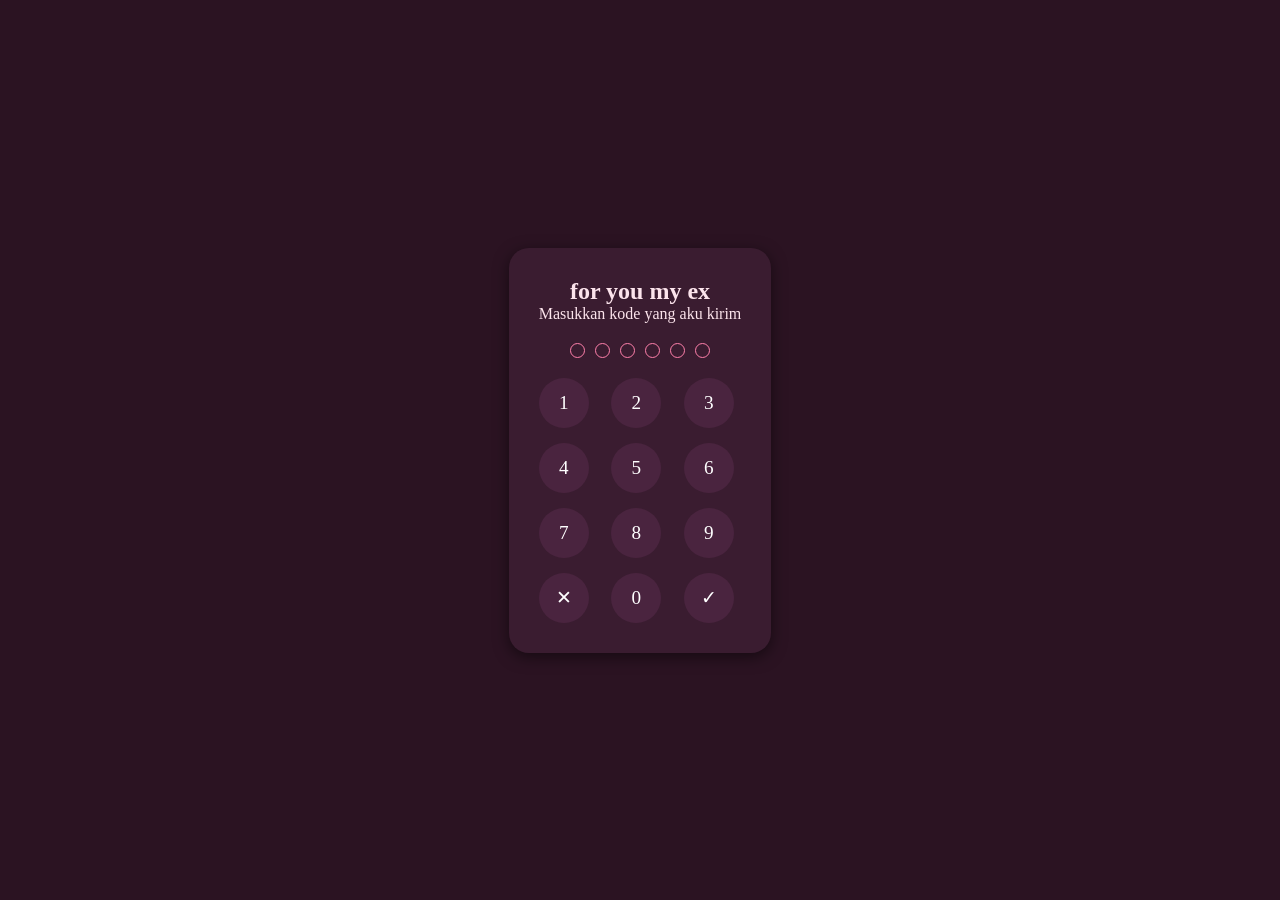
==== index.html @ f5d9fb3e "Add files via upload" ====
<!DOCTYPE html>
<html lang="id">

<head>
    <meta charset="UTF-8">
    <meta name="viewport" content="width=device-width, initial-scale=1.0">
    <title>Selamat Ulang Tahun, Nahda Calista Azalia</title>
    <link rel="stylesheet" href="NA.css">
</head>

<body>

    <div id="pin-overlay" class="overlay">
        <div class="pin-box">
            <h2>for you my ex</h2>
            <p>Masukkan kode yang aku kirim</p>
            <div class="pin-dots">
                <span class="dot"></span>
                <span class="dot"></span>
                <span class="dot"></span>
                <span class="dot"></span>
                <span class="dot"></span>
                <span class="dot"></span>
            </div>
            <div class="pin-keypad">
                <button onclick="pressPin('1')">1</button>
                <button onclick="pressPin('2')">2</button>
                <button onclick="pressPin('3')">3</button>
                <button onclick="pressPin('4')">4</button>
                <button onclick="pressPin('5')">5</button>
                <button onclick="pressPin('6')">6</button>
                <button onclick="pressPin('7')">7</button>
                <button onclick="pressPin('8')">8</button>
                <button onclick="pressPin('9')">9</button>
                <button onclick="clearPin()">✕</button>
                <button onclick="pressPin('0')">0</button>
                <button onclick="submitPin()">✓</button>
            </div>
        </div>
    </div>

    <div id="gift-overlay" class="overlay hidden">
        <div class="gift-box" onclick="openGift()">
            <p>Ketuk kotak hadiah untuk membukanya 🎁</p>
            <div class="gift-icon">🎁</div>
        </div>
    </div>

    <main id="main-content" class="hidden">

        <section class="hero-section">
            <span class="sub-title">YOUR SPECIAL DAY</span>
            <h1>Happy Birthday Florence</h1>
            <p class="date">OKTOBER 27 • THE MOST SPECIAL DAY</p>

            <div class="cake-container">
                <div class="cake" onclick="blowCandle()">
                    <div class="candle">
                        <div class="flame" id="flame"></div>
                    </div>
                </div>
            </div>
            <p class="instruction">Tap lilin untuk meniupnya! 🎂</p>

            <div class="message-card">
                <h3>Happy Birthday! Florence yang paling istimewa 🌸</h3>
                <p>— I MISS YOU NOW —</p>
            </div>
        </section>

        <section class="letter-section">
            <span class="section-label">— A LETTER FOR YOU —</span>
            <div class="letter-card">
                <span class="date">27 OKTOBER</span>
                <h2>HI, my ex 🌸</h2>
                <p>Di hari yang paling istimewa ini, aku ingin kamu tahu bahwa aku selalu merindukan mu,
                    walaupun aku yang memutuskan untuk pergi, tetapi percayalah orang yang meninggakanmu
                    jauh lebih menyesal....
                </p>
                <p>

                </p>
                </p>
                <p>Terima kasih sudah duduk sejenak di hatiku .</p>
                <p class="signature">YOU KHOW?? I MIS YOU,<br></p>
            </div>
        </section>

        <section class="bouquet-section">
            <span class="section-label">— MY FIRST GIFT —</span>
            <h2>Digital Bouquet</h2>
            <p>Setiap bunga menyimpan pesan kecil untukmu</p>
            <div class="flower-pot">
                <span class="flower"
                    onclick="showFlowerMsg('Tulip: Kamu secantik bunga tulip di musim semi.')">🌷</span>
                <span class="flower" onclick="showFlowerMsg('Mawar: Setiap kelopak menyimpan rasa cintaku.')">🌹</span>
                <span class="flower"
                    onclick="showFlowerMsg('Matahari: Kamu selalu mencerahkan hariku, walau pun dengan jarak jauh.')">🌻</span>
                <span class="flower" onclick="showFlowerMsg('Anggrek: Tumbuh perlahan namun indah.')">🌺</span>
                <span class="flower" onclick="showFlowerMsg('Kembang Sepatu: Selalu cerah dan memikat.')">🌸</span>
            </div>
            <p id="flower-message" class="flower-message-box">Klik salah satu bunga di atas...</p>
        </section>

        <section class="gallery-section">
            <h2>foto mu </h2>
            <div class="polaroid-grid">
                <div class="polaroid-card">
                    <img src="foto1.jpeg" alt="Foto 1">
                    <p> </p>
                </div>
                <div class="polaroid-card">
                    <img src="foto2.jpeg" alt="Foto 2">
                    <p> </p>
                </div>
                <div class="polaroid-card">
                    <img src="foto3.jpeg" alt="Foto 3">
                    <p> </p>
                </div>
                <div class="polaroid-card">
                    <img src="foto4.jpeg" alt="Foto 4">
                    <p> </p>
                </div>
            </div>
        </section>

        <section class="playlist-section">
            <h2>Our Playlist</h2>
            <p>Pilih lagu yang ingin kamu dengarkan di bawah ini</p>
            <div class="music-player">
                <p id="now-playing">NOW PLAYING: Monokrom - Tulus</p>
                <audio id="audio-player" controls src="Vs.mpeg"></audio>
            </div>
            <ul class="song-list">
                <li onclick="playSong('Super Powers - Daniel Caesar', 'super.mp3')">1. Super Powers - Daniel Caesar</li>
                <li onclick="playSong('Monokrom - Tulus', 'Vs.mpeg')">2. Monokrom - Tulus</li>
                <li onclick="playSong('AH - Nadin Amizah', 'judul.mp3')">3. Selamat ulang tahun - jamrud</li>
            </ul>
        </section>

        <section class="jar-section">
            <span class="section-label">— FROM MY HEART TO YOURS —</span>
            <h2>Reasons I'm Grateful To Know You</h2>
            <p>Kocok toples dan ambil sebuah catatan 🫙</p>
            <button class="btn-shake" onclick="shakeJar()">Kocok toplesnya</button>
            <div id="jar-note" class="jar-note-box">
                <p id="note-text">Klik tombol di atas untuk mengambil catatan...</p>
            </div>
        </section>

        <footer class="footer-section">
            <span class="section-label">— WITH ALL MY HEART —</span>
            <h2>Thank You, for everything.</h2>
            <p>Selamat ulang tahun, Semoga tahun ini membawa lebih banyak tawa, lebih banyak cerita,
                dan lebih banyak alasan untuk bersyukur.</p>
            <p>

            </p>
            <p>

            </p>
        </footer>

    </main>

    <script src="script.js"></script>
</body>

</html>
---- NA.css ----
* {
    margin: 0;
    padding: 0;
    box-sizing: border-box;
    font-family: 'Georgia', serif;
}

body {
    background-color: #2b1322;
    color: #fce4ec;
    text-align: center;
}

.hidden {
    display: none !important;
}

.overlay {
    position: fixed;
    top: 0;
    left: 0;
    width: 100vw;
    height: 100vh;
    background: #2b1322;
    display: flex;
    justify-content: center;
    align-items: center;
    z-index: 999;
}

/* PIN Box */
.pin-box {
    background: #3a1c30;
    padding: 30px;
    border-radius: 20px;
    box-shadow: 0 4px 15px rgba(0,0,0,0.5);
}

.pin-dots {
    display: flex;
    justify-content: center;
    gap: 10px;
    margin: 20px 0;
}

.dot {
    width: 15px;
    height: 15px;
    border: 1px solid #ff80ab;
    border-radius: 50%;
}

.dot.filled {
    background-color: #ff80ab;
}

.pin-keypad {
    display: grid;
    grid-template-columns: repeat(3, 1fr);
    gap: 15px;
}

.pin-keypad button {
    width: 50px;
    height: 50px;
    border-radius: 50%;
    border: none;
    background: #4a243f;
    color: #fff;
    font-size: 1.2rem;
    cursor: pointer;
}

/* Gift Box */
.gift-box {
    cursor: pointer;
}

.gift-icon {
    font-size: 80px;
    margin-top: 20px;
    animation: bounce 1s infinite alternate;
}

@keyframes bounce {
    from { transform: translateY(0); }
    to { transform: translateY(-15px); }
}

/* Content Sections */
section {
    padding: 50px 20px;
    max-width: 600px;
    margin: auto;
}

.section-label {
    font-size: 0.8rem;
    letter-spacing: 2px;
    color: #ff80ab;
}

/* Cake */
.cake-container {
    margin: 30px 0;
}

.flame {
    width: 15px;
    height: 25px;
    background: orange;
    border-radius: 50%;
    margin: 0 auto;
    box-shadow: 0 0 10px gold;
}

.flame.off {
    display: none;
}

/* Polaroid Grid */
.polaroid-grid {
    display: grid;
    grid-template-columns: repeat(auto-fit, minmax(140px, 1fr));
    gap: 15px;
    margin-top: 20px;
}

.polaroid-card {
    background: #fff;
    color: #333;
    padding: 10px;
    border-radius: 5px;
    font-size: 0.8rem;
}

.polaroid-card img {
    width: 100%;
    height: 150px;
    object-fit: cover;
    border-radius: 3px;
}

/* Playlist & Notes */
.song-list {
    list-style: none;
    margin-top: 15px;
    text-align: left;
}

.song-list li {
    padding: 10px;
    background: #3a1c30;
    margin-bottom: 5px;
    border-radius: 8px;
    cursor: pointer;
}

.btn-shake {
    padding: 10px 20px;
    background: #ff80ab;
    border: none;
    color: #2b1322;
    border-radius: 20px;
    font-weight: bold;
    cursor: pointer;
    margin-top: 15px;
}

.jar-note-box {
    margin-top: 20px;
    padding: 15px;
    background: #3a1c30;
    border-radius: 10px;
}
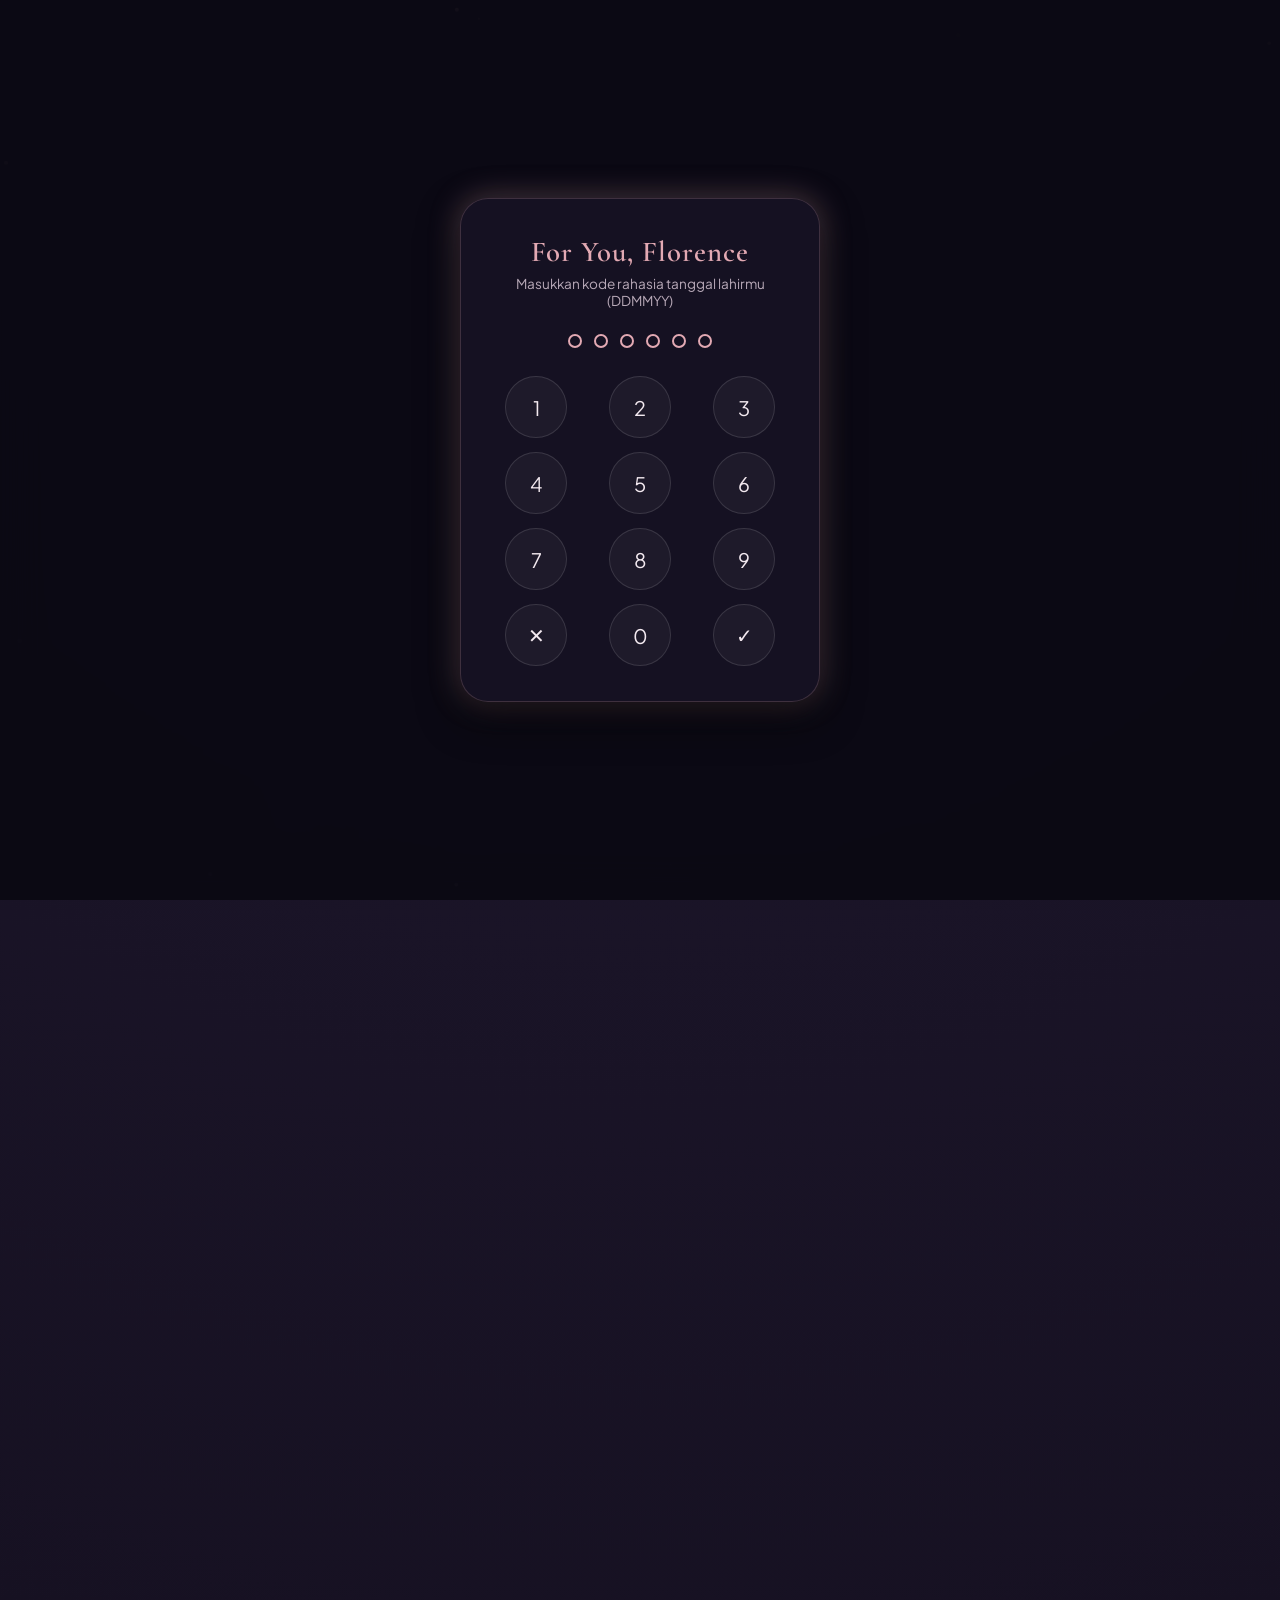
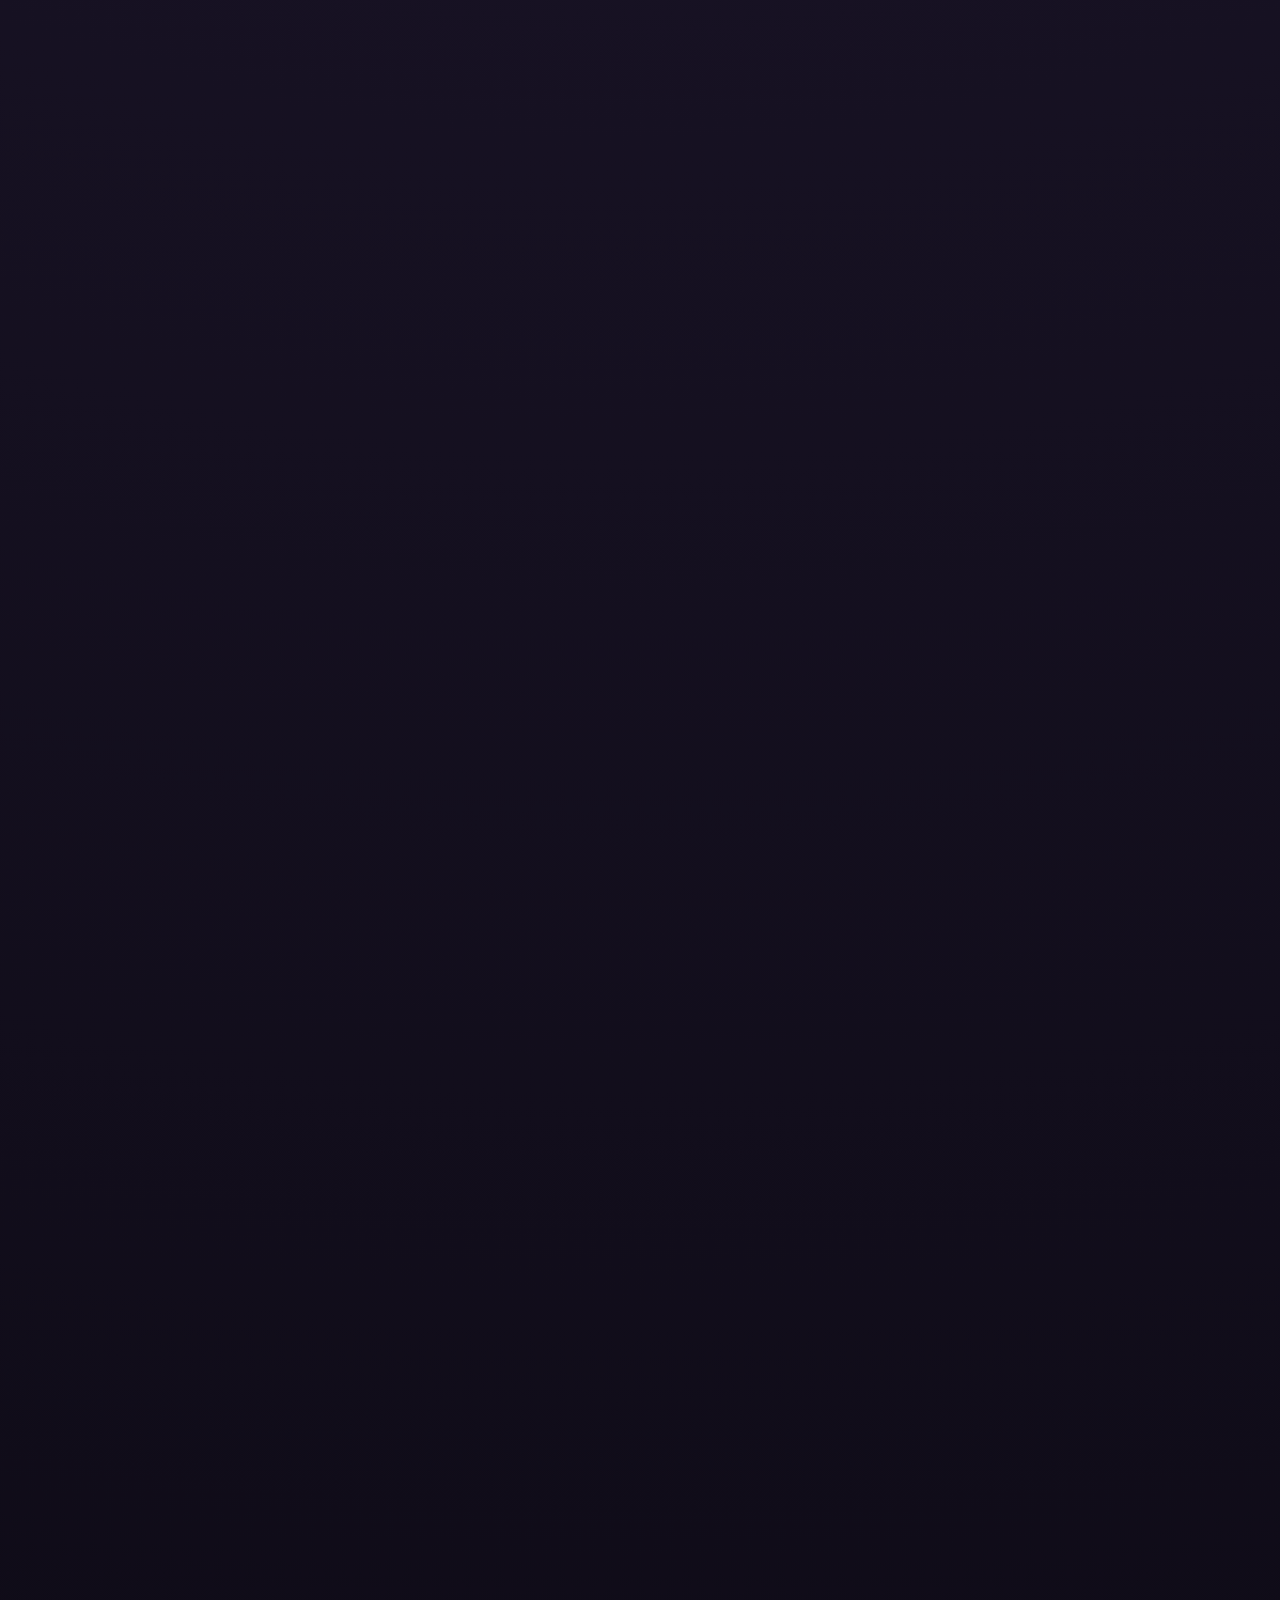
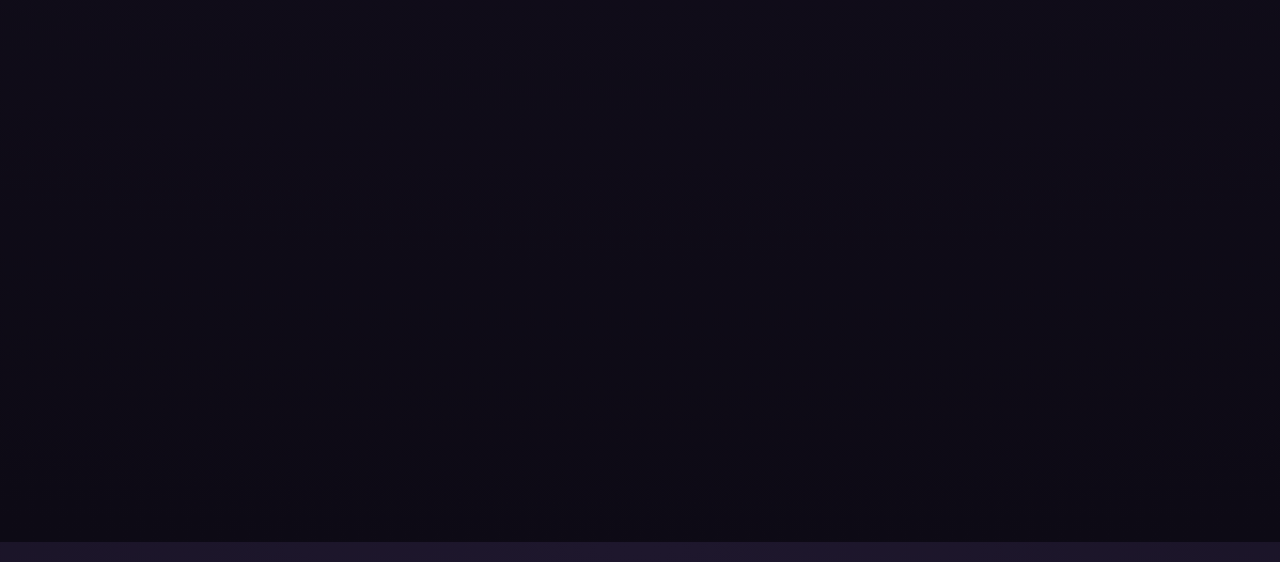
==== commit 05a7d68d: "Update file HTML" ====
--- a/index.html
+++ b/index.html
@@ -1,169 +1,1058 @@
-<!DOCTYPE html>
-<html lang="id">
-
-<head>
-    <meta charset="UTF-8">
-    <meta name="viewport" content="width=device-width, initial-scale=1.0">
-    <title>Selamat Ulang Tahun, Nahda Calista Azalia</title>
-    <link rel="stylesheet" href="NA.css">
-</head>
-
-<body>
-
-    <div id="pin-overlay" class="overlay">
-        <div class="pin-box">
-            <h2>for you my ex</h2>
-            <p>Masukkan kode yang aku kirim</p>
-            <div class="pin-dots">
-                <span class="dot"></span>
-                <span class="dot"></span>
-                <span class="dot"></span>
-                <span class="dot"></span>
-                <span class="dot"></span>
-                <span class="dot"></span>
-            </div>
-            <div class="pin-keypad">
-                <button onclick="pressPin('1')">1</button>
-                <button onclick="pressPin('2')">2</button>
-                <button onclick="pressPin('3')">3</button>
-                <button onclick="pressPin('4')">4</button>
-                <button onclick="pressPin('5')">5</button>
-                <button onclick="pressPin('6')">6</button>
-                <button onclick="pressPin('7')">7</button>
-                <button onclick="pressPin('8')">8</button>
-                <button onclick="pressPin('9')">9</button>
-                <button onclick="clearPin()">✕</button>
-                <button onclick="pressPin('0')">0</button>
-                <button onclick="submitPin()">✓</button>
-            </div>
-        </div>
-    </div>
-
-    <div id="gift-overlay" class="overlay hidden">
-        <div class="gift-box" onclick="openGift()">
-            <p>Ketuk kotak hadiah untuk membukanya 🎁</p>
-            <div class="gift-icon">🎁</div>
-        </div>
-    </div>
-
-    <main id="main-content" class="hidden">
-
-        <section class="hero-section">
-            <span class="sub-title">YOUR SPECIAL DAY</span>
-            <h1>Happy Birthday Florence</h1>
-            <p class="date">OKTOBER 27 • THE MOST SPECIAL DAY</p>
-
-            <div class="cake-container">
-                <div class="cake" onclick="blowCandle()">
-                    <div class="candle">
-                        <div class="flame" id="flame"></div>
-                    </div>
-                </div>
-            </div>
-            <p class="instruction">Tap lilin untuk meniupnya! 🎂</p>
-
-            <div class="message-card">
-                <h3>Happy Birthday! Florence yang paling istimewa 🌸</h3>
-                <p>— I MISS YOU NOW —</p>
-            </div>
-        </section>
-
-        <section class="letter-section">
-            <span class="section-label">— A LETTER FOR YOU —</span>
-            <div class="letter-card">
-                <span class="date">27 OKTOBER</span>
-                <h2>HI, my ex 🌸</h2>
-                <p>Di hari yang paling istimewa ini, aku ingin kamu tahu bahwa aku selalu merindukan mu,
-                    walaupun aku yang memutuskan untuk pergi, tetapi percayalah orang yang meninggakanmu
-                    jauh lebih menyesal....
-                </p>
-                <p>
-
-                </p>
-                </p>
-                <p>Terima kasih sudah duduk sejenak di hatiku .</p>
-                <p class="signature">YOU KHOW?? I MIS YOU,<br></p>
-            </div>
-        </section>
-
-        <section class="bouquet-section">
-            <span class="section-label">— MY FIRST GIFT —</span>
-            <h2>Digital Bouquet</h2>
-            <p>Setiap bunga menyimpan pesan kecil untukmu</p>
-            <div class="flower-pot">
-                <span class="flower"
-                    onclick="showFlowerMsg('Tulip: Kamu secantik bunga tulip di musim semi.')">🌷</span>
-                <span class="flower" onclick="showFlowerMsg('Mawar: Setiap kelopak menyimpan rasa cintaku.')">🌹</span>
-                <span class="flower"
-                    onclick="showFlowerMsg('Matahari: Kamu selalu mencerahkan hariku, walau pun dengan jarak jauh.')">🌻</span>
-                <span class="flower" onclick="showFlowerMsg('Anggrek: Tumbuh perlahan namun indah.')">🌺</span>
-                <span class="flower" onclick="showFlowerMsg('Kembang Sepatu: Selalu cerah dan memikat.')">🌸</span>
-            </div>
-            <p id="flower-message" class="flower-message-box">Klik salah satu bunga di atas...</p>
-        </section>
-
-        <section class="gallery-section">
-            <h2>foto mu </h2>
-            <div class="polaroid-grid">
-                <div class="polaroid-card">
-                    <img src="foto1.jpeg" alt="Foto 1">
-                    <p> </p>
-                </div>
-                <div class="polaroid-card">
-                    <img src="foto2.jpeg" alt="Foto 2">
-                    <p> </p>
-                </div>
-                <div class="polaroid-card">
-                    <img src="foto3.jpeg" alt="Foto 3">
-                    <p> </p>
-                </div>
-                <div class="polaroid-card">
-                    <img src="foto4.jpeg" alt="Foto 4">
-                    <p> </p>
-                </div>
-            </div>
-        </section>
-
-        <section class="playlist-section">
-            <h2>Our Playlist</h2>
-            <p>Pilih lagu yang ingin kamu dengarkan di bawah ini</p>
-            <div class="music-player">
-                <p id="now-playing">NOW PLAYING: Monokrom - Tulus</p>
-                <audio id="audio-player" controls src="Vs.mpeg"></audio>
-            </div>
-            <ul class="song-list">
-                <li onclick="playSong('Super Powers - Daniel Caesar', 'super.mp3')">1. Super Powers - Daniel Caesar</li>
-                <li onclick="playSong('Monokrom - Tulus', 'Vs.mpeg')">2. Monokrom - Tulus</li>
-                <li onclick="playSong('AH - Nadin Amizah', 'judul.mp3')">3. Selamat ulang tahun - jamrud</li>
-            </ul>
-        </section>
-
-        <section class="jar-section">
-            <span class="section-label">— FROM MY HEART TO YOURS —</span>
-            <h2>Reasons I'm Grateful To Know You</h2>
-            <p>Kocok toples dan ambil sebuah catatan 🫙</p>
-            <button class="btn-shake" onclick="shakeJar()">Kocok toplesnya</button>
-            <div id="jar-note" class="jar-note-box">
-                <p id="note-text">Klik tombol di atas untuk mengambil catatan...</p>
-            </div>
-        </section>
-
-        <footer class="footer-section">
-            <span class="section-label">— WITH ALL MY HEART —</span>
-            <h2>Thank You, for everything.</h2>
-            <p>Selamat ulang tahun, Semoga tahun ini membawa lebih banyak tawa, lebih banyak cerita,
-                dan lebih banyak alasan untuk bersyukur.</p>
-            <p>
-
-            </p>
-            <p>
-
-            </p>
-        </footer>
-
-    </main>
-
-    <script src="script.js"></script>
-</body>
-
+<!DOCTYPE html>
+<html lang="id">
+<head>
+    <meta charset="UTF-8">
+    <meta name="viewport" content="width=device-width, initial-scale=1.0">
+    <title>Selamat Ulang Tahun, Nahda Calista Azalia</title>
+    <!-- Google Fonts -->
+    <link rel="preconnect" href="https://fonts.googleapis.com">
+    <link rel="preconnect" href="https://fonts.gstatic.com" crossorigin>
+    <link href="https://fonts.googleapis.com/css2?family=Cormorant+Garamond:ital,wght@0,400;0,600;1,40git config --global --add safe.directory E:/2/Nahda0;1,600&family=Plus+Jakarta+Sans:wght@300;400;500;600&family=Sacramento&display=swap" rel="stylesheet">
+    
+    <style>
+        :root {
+            --bg-color: #0f0c1b;
+            --card-bg: rgba(255, 255, 255, 0.05);
+            --card-border: rgba(255, 255, 255, 0.12);
+            --primary-rose: #e2a9b3;
+            --accent-gold: #e5c158;
+            --text-main: #f3e9f0;
+            --text-sub: #b8a9b8;
+            --glow: rgba(226, 169, 179, 0.35);
+            --font-serif: 'Cormorant Garamond', serif;
+            --font-sans: 'Plus Jakarta Sans', sans-serif;
+            --font-cursive: 'Sacramento', cursive;
+        }
+
+        * {
+            box-sizing: border-box;
+            margin: 0;
+            padding: 0;
+            user-select: none;
+            -webkit-user-select: none;
+        }
+
+        body {
+            background: radial-gradient(circle at top center, #1e172d 0%, #0d0a15 100%);
+            color: var(--text-main);
+            font-family: var(--font-sans);
+            min-height: 100vh;
+            overflow-x: hidden;
+            position: relative;
+        }
+
+        #particle-canvas {
+            position: fixed;
+            top: 0;
+            left: 0;
+            width: 100%;
+            height: 100%;
+            pointer-events: none;
+            z-index: 0;
+        }
+
+        ::-webkit-scrollbar {
+            width: 6px;
+        }
+        ::-webkit-scrollbar-track {
+            background: #0f0c1b;
+        }
+        ::-webkit-scrollbar-thumb {
+            background: var(--card-border);
+            border-radius: 10px;
+        }
+
+        .glass-card {
+            background: var(--card-bg);
+            backdrop-filter: blur(16px);
+            -webkit-backdrop-filter: blur(16px);
+            border: 1px solid var(--card-border);
+            border-radius: 24px;
+            box-shadow: 0 20px 50px rgba(0, 0, 0, 0.5);
+            transition: all 0.4s cubic-bezier(0.16, 1, 0.3, 1);
+        }
+
+        .overlay {
+            position: fixed;
+            inset: 0;
+            background: rgba(10, 8, 18, 0.88);
+            backdrop-filter: blur(20px);
+            -webkit-backdrop-filter: blur(20px);
+            display: flex;
+            justify-content: center;
+            align-items: center;
+            z-index: 1000;
+            opacity: 1;
+            visibility: visible;
+            transition: opacity 0.6s ease, visibility 0.6s ease;
+            padding: 20px;
+        }
+
+        .overlay.hidden {
+            opacity: 0;
+            visibility: hidden;
+            pointer-events: none;
+        }
+
+        .pin-box {
+            background: rgba(25, 20, 38, 0.8);
+            border: 1px solid rgba(226, 169, 179, 0.2);
+            border-radius: 28px;
+            padding: 35px 30px;
+            width: 100%;
+            max-width: 360px;
+            text-align: center;
+            box-shadow: 0 15px 40px rgba(0,0,0,0.6), 0 0 30px var(--glow);
+        }
+
+        .pin-box h2 {
+            font-family: var(--font-serif);
+            font-size: 1.8rem;
+            color: var(--primary-rose);
+            margin-bottom: 6px;
+            font-weight: 600;
+            letter-spacing: 1px;
+        }
+
+        .pin-box p {
+            font-size: 0.85rem;
+            color: var(--text-sub);
+            margin-bottom: 25px;
+        }
+
+        .pin-dots {
+            display: flex;
+            justify-content: center;
+            gap: 12px;
+            margin-bottom: 28px;
+        }
+
+        .dot {
+            width: 14px;
+            height: 14px;
+            border-radius: 50%;
+            border: 2px solid var(--primary-rose);
+            transition: all 0.25s ease;
+        }
+
+        .dot.active {
+            background: var(--primary-rose);
+            box-shadow: 0 0 12px var(--primary-rose);
+            transform: scale(1.15);
+        }
+
+        .pin-keypad {
+            display: grid;
+            grid-template-columns: repeat(3, 1fr);
+            gap: 14px;
+            justify-items: center;
+        }
+
+        .pin-keypad button {
+            width: 62px;
+            height: 62px;
+            border-radius: 50%;
+            border: 1px solid var(--card-border);
+            background: rgba(255, 255, 255, 0.04);
+            color: var(--text-main);
+            font-size: 1.25rem;
+            font-family: var(--font-sans);
+            cursor: pointer;
+            transition: all 0.2s ease;
+            display: flex;
+            align-items: center;
+            justify-content: center;
+        }
+
+        .pin-keypad button:hover {
+            background: rgba(226, 169, 179, 0.2);
+            border-color: var(--primary-rose);
+            transform: scale(1.08);
+        }
+
+        .pin-keypad button:active {
+            transform: scale(0.95);
+        }
+
+        .gift-box-container {
+            text-align: center;
+            cursor: pointer;
+        }
+
+        .gift-icon {
+            font-size: 90px;
+            filter: drop-shadow(0 10px 20px rgba(226, 169, 179, 0.4));
+            animation: pulseGift 2s infinite ease-in-out;
+            margin-bottom: 20px;
+            display: inline-block;
+        }
+
+        @keyframes pulseGift {
+            0%, 100% { transform: scale(1) rotate(0deg); }
+            50% { transform: scale(1.1) rotate(4deg); }
+        }
+
+        .gift-box-container p {
+            font-family: var(--font-serif);
+            font-size: 1.3rem;
+            color: var(--primary-rose);
+            letter-spacing: 1px;
+        }
+
+        #main-content {
+            position: relative;
+            z-index: 1;
+            max-width: 800px;
+            margin: 0 auto;
+            padding: 40px 20px 80px 20px;
+            opacity: 0;
+            transform: translateY(20px);
+            transition: opacity 1s ease, transform 1s ease;
+        }
+
+        #main-content.visible {
+            opacity: 1;
+            transform: translateY(0);
+        }
+
+        section {
+            margin-bottom: 80px;
+            text-align: center;
+        }
+
+        .section-label {
+            font-size: 0.75rem;
+            letter-spacing: 3px;
+            color: var(--accent-gold);
+            text-transform: uppercase;
+            display: block;
+            margin-bottom: 10px;
+            font-weight: 600;
+        }
+
+        h1, h2 {
+            font-family: var(--font-serif);
+            font-weight: 400;
+        }
+
+        .hero-section h1 {
+            font-size: 2.8rem;
+            color: var(--primary-rose);
+            margin-bottom: 8px;
+            line-height: 1.2;
+            text-shadow: 0 0 20px rgba(226, 169, 179, 0.3);
+        }
+
+        .hero-section .date {
+            font-size: 0.85rem;
+            letter-spacing: 2px;
+            color: var(--text-sub);
+            margin-bottom: 40px;
+        }
+
+        .cake-wrapper {
+            position: relative;
+            width: 180px;
+            height: 180px;
+            margin: 30px auto;
+            cursor: pointer;
+        }
+
+        .cake-body {
+            position: absolute;
+            bottom: 0;
+            left: 50%;
+            transform: translateX(-50%);
+            width: 140px;
+            height: 90px;
+            background: linear-gradient(135deg, #3d2a3f, #231928);
+            border-radius: 16px 16px 8px 8px;
+            border: 1px solid rgba(226, 169, 179, 0.3);
+            box-shadow: 0 10px 25px rgba(0,0,0,0.5);
+        }
+
+        .cake-layer {
+            position: absolute;
+            top: 25px;
+            width: 100%;
+            height: 8px;
+            background: var(--primary-rose);
+            opacity: 0.7;
+        }
+
+        .candle-stick {
+            position: absolute;
+            top: 25px;
+            left: 50%;
+            transform: translateX(-50%);
+            width: 12px;
+            height: 45px;
+            background: linear-gradient(to right, #fbf2eb, #e2cbbe);
+            border-radius: 4px;
+            box-shadow: 0 2px 5px rgba(0,0,0,0.3);
+        }
+
+        .flame-light {
+            position: absolute;
+            top: -22px;
+            left: 50%;
+            transform: translateX(-50%);
+            width: 16px;
+            height: 24px;
+            background: radial-gradient(circle, #ffe17d 20%, #ff8c00 70%);
+            border-radius: 50% 50% 35% 35%;
+            box-shadow: 0 0 20px #ff8c00, 0 0 40px #ffe17d;
+            animation: flicker 0.15s infinite alternate;
+            transition: all 0.5s ease;
+        }
+
+        .flame-light.blown {
+            opacity: 0;
+            transform: translateX(-50%) scale(0.2);
+        }
+
+        @keyframes flicker {
+            0% { transform: translateX(-50%) scale(1) rotate(-1deg); }
+            100% { transform: translateX(-50%) scale(1.08) rotate(1deg); }
+        }
+
+        .instruction {
+            font-size: 0.9rem;
+            color: var(--accent-gold);
+            margin-top: 15px;
+            font-style: italic;
+        }
+
+        .letter-card {
+            padding: 40px 30px;
+            text-align: left;
+            position: relative;
+            overflow: hidden;
+            border-color: rgba(226, 169, 179, 0.25);
+        }
+
+        .letter-card::before {
+            content: "🌸";
+            position: absolute;
+            right: -10px;
+            bottom: -10px;
+            font-size: 100px;
+            opacity: 0.05;
+            pointer-events: none;
+        }
+
+        .letter-card .letter-date {
+            font-size: 0.8rem;
+            color: var(--accent-gold);
+            letter-spacing: 1.5px;
+            display: block;
+            margin-bottom: 15px;
+        }
+
+        .letter-card h2 {
+            font-size: 2rem;
+            color: var(--primary-rose);
+            margin-bottom: 20px;
+        }
+
+        .letter-card p {
+            font-size: 1.05rem;
+            line-height: 1.8;
+            color: #d1c5d2;
+            margin-bottom: 18px;
+            font-weight: 300;
+        }
+
+        .letter-card .signature {
+            font-family: var(--font-cursive);
+            font-size: 2.2rem;
+            color: var(--primary-rose);
+            text-align: right;
+            margin-top: 30px;
+            display: block;
+        }
+
+        .bouquet-container {
+            padding: 35px 25px;
+        }
+
+        .flower-pot {
+            display: flex;
+            justify-content: center;
+            gap: 20px;
+            flex-wrap: wrap;
+            margin: 30px 0;
+        }
+
+        .flower-item {
+            font-size: 45px;
+            width: 75px;
+            height: 75px;
+            display: flex;
+            align-items: center;
+            justify-content: center;
+            background: rgba(255, 255, 255, 0.03);
+            border: 1px solid var(--card-border);
+            border-radius: 20px;
+            cursor: pointer;
+            transition: all 0.3s ease;
+        }
+
+        .flower-item:hover {
+            transform: translateY(-8px) scale(1.1);
+            border-color: var(--primary-rose);
+            box-shadow: 0 10px 20px var(--glow);
+            background: rgba(226, 169, 179, 0.1);
+        }
+
+        .flower-message-box {
+            min-height: 70px;
+            padding: 18px 20px;
+            background: rgba(15, 12, 27, 0.6);
+            border-radius: 16px;
+            border: 1px dashed var(--card-border);
+            display: flex;
+            align-items: center;
+            justify-content: center;
+            font-size: 0.95rem;
+            color: var(--text-main);
+            transition: all 0.3s ease;
+            font-style: italic;
+        }
+
+        .gallery-grid {
+            display: grid;
+            grid-template-columns: repeat(auto-fit, minmax(160px, 1fr));
+            gap: 20px;
+            margin-top: 30px;
+        }
+
+        .polaroid-card {
+            background: #fbf7f4;
+            padding: 12px 12px 25px 12px;
+            border-radius: 8px;
+            box-shadow: 0 10px 30px rgba(0, 0, 0, 0.4);
+            transform: rotate(var(--rot, 0deg));
+            transition: all 0.4s ease;
+            cursor: pointer;
+        }
+
+        .polaroid-card:hover {
+            transform: scale(1.08) rotate(0deg) !important;
+            z-index: 10;
+            box-shadow: 0 20px 40px rgba(226, 169, 179, 0.3);
+        }
+
+        .polaroid-img {
+            width: 100%;
+            height: 160px;
+            object-fit: cover;
+            border-radius: 4px;
+            background: #e6dfdb;
+        }
+
+        .polaroid-caption {
+            font-family: var(--font-cursive);
+            color: #332b35;
+            font-size: 1.4rem;
+            margin-top: 12px;
+            text-align: center;
+        }
+
+        .player-card {
+            padding: 30px 25px;
+            display: flex;
+            flex-direction: column;
+            align-items: center;
+        }
+
+        .vinyl-record {
+            width: 110px;
+            height: 110px;
+            background: radial-gradient(circle, #111 30%, #333 31%, #111 32%, #222 65%, #111 66%);
+            border-radius: 50%;
+            border: 3px solid rgba(255,255,255,0.1);
+            display: flex;
+            align-items: center;
+            justify-content: center;
+            margin-bottom: 20px;
+            box-shadow: 0 8px 25px rgba(0,0,0,0.6);
+            transition: transform 0.5s ease;
+        }
+
+        .vinyl-record.playing {
+            animation: spin 4s linear infinite;
+        }
+
+        .vinyl-center {
+            width: 35px;
+            height: 35px;
+            background: var(--primary-rose);
+            border-radius: 50%;
+            border: 4px solid #111;
+        }
+
+        @keyframes spin {
+            100% { transform: rotate(360deg); }
+        }
+
+        .song-info {
+            margin-bottom: 20px;
+        }
+
+        .song-title {
+            font-family: var(--font-serif);
+            font-size: 1.4rem;
+            color: var(--primary-rose);
+            margin-bottom: 4px;
+        }
+
+        .song-artist {
+            font-size: 0.85rem;
+            color: var(--text-sub);
+        }
+
+        .audio-controls {
+            display: flex;
+            align-items: center;
+            gap: 20px;
+            margin-bottom: 25px;
+        }
+
+        .control-btn {
+            background: rgba(226, 169, 179, 0.15);
+            border: 1px solid var(--primary-rose);
+            color: var(--primary-rose);
+            width: 50px;
+            height: 50px;
+            border-radius: 50%;
+            font-size: 1.2rem;
+            cursor: pointer;
+            display: flex;
+            align-items: center;
+            justify-content: center;
+            transition: all 0.3s ease;
+        }
+
+        .control-btn:hover {
+            background: var(--primary-rose);
+            color: var(--bg-color);
+            transform: scale(1.1);
+        }
+
+        .song-list {
+            list-style: none;
+            width: 100%;
+            max-width: 400px;
+            text-align: left;
+        }
+
+        .song-item {
+            padding: 12px 18px;
+            border-radius: 12px;
+            margin-bottom: 8px;
+            background: rgba(255, 255, 255, 0.02);
+            border: 1px solid transparent;
+            cursor: pointer;
+            display: flex;
+            justify-content: space-between;
+            font-size: 0.9rem;
+            transition: all 0.3s ease;
+        }
+
+        .song-item:hover, .song-item.active {
+            background: rgba(226, 169, 179, 0.1);
+            border-color: var(--card-border);
+            color: var(--primary-rose);
+        }
+
+        .jar-container {
+            padding: 35px 25px;
+        }
+
+        .jar-icon {
+            font-size: 70px;
+            cursor: pointer;
+            display: inline-block;
+            transition: transform 0.2s ease;
+            margin: 15px 0;
+            filter: drop-shadow(0 10px 15px rgba(0,0,0,0.5));
+        }
+
+        .jar-icon.shake {
+            animation: shakeJarAnim 0.5s ease-in-out;
+        }
+
+        @keyframes shakeJarAnim {
+            0%, 100% { transform: rotate(0deg); }
+            20% { transform: rotate(-12deg); }
+            40% { transform: rotate(12deg); }
+            60% { transform: rotate(-8deg); }
+            80% { transform: rotate(8deg); }
+        }
+
+        .btn-shake {
+            background: linear-gradient(135deg, var(--primary-rose), #c88a96);
+            color: #17101d;
+            border: none;
+            padding: 12px 28px;
+            border-radius: 30px;
+            font-weight: 600;
+            font-size: 0.9rem;
+            cursor: pointer;
+            box-shadow: 0 5px 20px var(--glow);
+            transition: all 0.3s ease;
+            margin-bottom: 20px;
+        }
+
+        .btn-shake:hover {
+            transform: translateY(-2px);
+            box-shadow: 0 8px 25px var(--glow);
+        }
+
+        .jar-note-box {
+            min-height: 80px;
+            padding: 20px;
+            background: rgba(15, 12, 27, 0.6);
+            border-radius: 16px;
+            border: 1px solid var(--card-border);
+            font-size: 0.95rem;
+            color: #e3d7e4;
+            display: flex;
+            align-items: center;
+            justify-content: center;
+            font-style: italic;
+            line-height: 1.6;
+        }
+
+        .footer-section {
+            padding: 40px 20px;
+            border-top: 1px solid var(--card-border);
+            margin-bottom: 0;
+        }
+
+        .footer-section h2 {
+            font-size: 1.8rem;
+            color: var(--primary-rose);
+            margin-bottom: 12px;
+        }
+
+        .footer-section p {
+            color: var(--text-sub);
+            font-size: 0.9rem;
+            max-width: 500px;
+            margin: 0 auto;
+            line-height: 1.6;
+        }
+
+        @media (max-width: 600px) {
+            .hero-section h1 {
+                font-size: 2.2rem;
+            }
+            .letter-card {
+                padding: 25px 20px;
+            }
+            .flower-item {
+                width: 60px;
+                height: 60px;
+                font-size: 35px;
+            }
+            .polaroid-img {
+                height: 130px;
+            }
+        }
+    </style>
+</head>
+<body>
+
+    <canvas id="particle-canvas"></canvas>
+
+    <!-- Lock Screen PIN Overlay -->
+    <div id="pin-overlay" class="overlay">
+        <div class="pin-box">
+            <h2>For You, Florence</h2>
+            <p>Masukkan kode rahasia tanggal lahirmu (DDMMYY)</p>
+            <div class="pin-dots">
+                <span class="dot"></span>
+                <span class="dot"></span>
+                <span class="dot"></span>
+                <span class="dot"></span>
+                <span class="dot"></span>
+                <span class="dot"></span>
+            </div>
+            <div class="pin-keypad">
+                <button onclick="pressPin('1')">1</button>
+                <button onclick="pressPin('2')">2</button>
+                <button onclick="pressPin('3')">3</button>
+                <button onclick="pressPin('4')">4</button>
+                <button onclick="pressPin('5')">5</button>
+                <button onclick="pressPin('6')">6</button>
+                <button onclick="pressPin('7')">7</button>
+                <button onclick="pressPin('8')">8</button>
+                <button onclick="pressPin('9')">9</button>
+                <button onclick="clearPin()">✕</button>
+                <button onclick="pressPin('0')">0</button>
+                <button onclick="submitPin()">✓</button>
+            </div>
+        </div>
+    </div>
+
+    <!-- Gift Box Overlay -->
+    <div id="gift-overlay" class="overlay hidden">
+        <div class="gift-box-container" onclick="openGift()">
+            <div class="gift-icon">🎁</div>
+            <p>Ada kejutan kecil untukmu...<br><span style="font-size:0.85rem; opacity:0.8;">(Ketuk kado untuk membuka)</span></p>
+        </div>
+    </div>
+
+    <!-- Main Content -->
+    <main id="main-content">
+
+        <!-- Hero Section -->
+        <section class="hero-section">
+            <span class="section-label">YOUR SPECIAL DAY</span>
+            <h1>Happy Birthday Nahda</h1>
+            <p class="date">OKTOBER 27 • THE MOST SPECIAL DAY</p>
+
+            <div class="cake-wrapper" onclick="blowCandle()">
+                <div class="flame-light" id="flame"></div>
+                <div class="candle-stick"></div>
+                <div class="cake-body">
+                    <div class="cake-layer"></div>
+                </div>
+            </div>
+            <p class="instruction" id="cake-instruction">Ketuk lilin untuk meniup harapanmu 🎂</p>
+        </section>
+
+        <!-- Letter Section -->
+        <section class="letter-section">
+            <span class="section-label">— A LETTER FOR YOU —</span>
+            <div class="glass-card letter-card">
+                <span class="letter-date">27 OKTOBER</span>
+                <h2>Hi, Nahda Calista Azalia🌸</h2>
+                <p>Di hari yang paling istimewa ini, aku hanya ingin kamu tahu bahwa namamu masih tersimpan dengan begitu hangat di lembaran kenanganku.</p>
+                <p>Meskipun takdir dan keputusan masa lalu membawa kita ke jalan yang tak lagi berdampingan—dan meskipun aku yang memilih untuk pergi—percayalah, rasa penyesalan dan kerinduan itu selalu hadir secara diam-diam.</p>
+                <p>Terima kasih pernah menjadi bagian paling indah dalam hidupku. Terima kasih telah duduk dan menetap sejenak di hatiku. Semoga di usiamu yang baru ini, bahagiamu melimpah, dan langkahmu selalu dipeluk kedamaian.</p>
+                <span class="signature">You know? I miss you.</span>
+            </div>
+        </section>
+
+        <!-- WhatsApp Button Section -->
+<section class="whatsapp-section" style="text-align: center; margin-bottom: 60px;">
+    <a href="https://wa.me/6282318799484?text=Hai!%20Makasih%20banyak%20ya%20buat%20ucapan%20dan%20webnya%20🌸" 
+       target="_blank" 
+       class="btn-whatsapp">
+       💬 Balas Pesan via WhatsApp
+    </a>
+</section>
+
+<section class="whatsapp-section" style="text-align: center; margin-bottom: 60px;">
+    <a href="https://tiktok.me/@xybca_489?text=Hai!%20Makasih%20banyak%20ya%20buat%20ucapan%20dan%20webnya%20🌸" 
+       target="_blank" 
+       class="btn-tiktok">
+       💬 Balas Pesan via tiktok
+    </a>
+</section>
+
+
+
+        <!-- Bouquet Section -->
+        <section class="bouquet-section">
+            <div class="glass-card bouquet-container">
+                <span class="section-label">— MY DIGITAL GIFT —</span>
+                <h2 style="font-family: var(--font-serif); color: var(--primary-rose);">Digital Bouquet</h2>
+                <p style="font-size: 0.85rem; color: var(--text-sub); margin-top: 5px;">Setiap kelopak menyimpan pesan kecil dari masa lalu</p>
+
+                <div class="flower-pot">
+                    <div class="flower-item" onclick="showFlowerMsg('Tulip 🌷: Kamu selalu secantik bunga tulip di musim semi, mempesona tanpa perlu berusaha.')">🌷</div>
+                    <div class="flower-item" onclick="showFlowerMsg('Mawar 🌹: Setiap kelopaknya adalah pengingat betapa tulusnya rasa yang pernah ada.')">🌹</div>
+                    <div class="flower-item" onclick="showFlowerMsg('Matahari 🌻: Kamu selalu mencerahkan hariku, bahkan saat kita terpisah jarak dan waktu.')">🌻</div>
+                    <div class="flower-item" onclick="showFlowerMsg('Anggrek 🌺: Tumbuh perlahan, anggun, dan selalu meninggalkan kesan yang mendalam.')">🌺</div>
+                    <div class="flower-item" onclick="showFlowerMsg('Kembang Sepatu 🌸: Selalu cerah, hangat, dan membawa keceriaan di mana pun kamu berada.')">🌸</div>
+                </div>
+
+                <div id="flower-message" class="flower-message-box">
+                    Pilih dan klik salah satu bunga di atas...
+                </div>
+            </div>
+        </section>
+
+        <!-- Polaroid Gallery Section -->
+        <section class="gallery-section">
+            <span class="section-label">— MEMORIES —</span>
+            <h2 style="font-family: var(--font-serif); color: var(--primary-rose); margin-bottom: 10px;">Foto & Kenangan</h2>
+            <div class="gallery-grid">
+                <div class="polaroid-card" style="--rot: -4deg;">
+                    <img src="foto2.jpeg" alt="NA 1" class="polaroid-img" onerror="this.src='https://placehold.co/400x500/231928/e2a9b3?text=Florence+1'">
+                    <div class="polaroid-caption">Senyummu 🌸</div>
+                </div>
+                <div class="polaroid-card" style="--rot: 3deg;">
+                    <img src="foto3.jpeg" alt="NA 2" class="polaroid-img" onerror="this.src='https://placehold.co/400x500/231928/e2a9b3?text=Florence+2'">
+                    <div class="polaroid-caption">Hari Indah ✨</div>
+                </div>
+                <div class="polaroid-card" style="--rot: -3deg;">
+                    <img src="foto1.jpeg" alt="NA 3" class="polaroid-img" onerror="this.src='https://placehold.co/400x500/231928/e2a9b3?text=Florence+3'">
+                    <div class="polaroid-caption">Tawa Bahagia 💫</div>
+                </div>
+                <div class="polaroid-card" style="--rot: 5deg;">
+                    <img src="foto4.jpeg" alt="NA 4" class="polaroid-img" onerror="this.src='https://placehold.co/400x500/231928/e2a9b3?text=Florence+4'">
+                    <div class="polaroid-caption">Selalu Abadi 🌙</div>
+                </div>
+                <div class="polaroid-card" style="--rot: 5deg;">
+                    <img src="foto5.jpeg" alt="NA 5" class="polaroid-img" onerror="this.src='https://placehold.co/400x500/231928/e2a9b3?text=Florence+4'">
+                    <div class="polaroid-caption">Selalu Abadi 🌙</div>
+                </div>
+            
+            </div>
+        </section>
+
+        <!-- Playlist Section -->
+        <section class="playlist-section">
+            <span class="section-label">— SOUNDTRACK FOR YOU —</span>
+            <div class="glass-card player-card">
+                <div class="vinyl-record" id="vinyl">
+                    <div class="vinyl-center"></div>
+                </div>
+                <div class="song-info">
+                    <div class="song-title" id="song-title">Monokrom</div>
+                    <div class="song-artist" id="song-artist">Tulus</div>
+                </div>
+
+                <div class="audio-controls">
+                    <button class="control-btn" id="play-btn" onclick="togglePlay()">▶</button>
+                </div>
+
+                <ul class="song-list">
+                    <li class="song-item active" onclick="selectSong(0, 'Monokrom', 'Tulus')">
+                        <span>1. Monokrom</span>
+                        <span>Tulus</span>
+                    </li>
+                    <li class="song-item" onclick="selectSong(1, 'Super Powers', 'Daniel Caesar')">
+                        <span>2. Super Powers</span>
+                        <span>Daniel Caesar</span>
+                    </li>
+                    <li class="song-item" onclick="selectSong(2, 'Selamat Ulang Tahun', 'Jamrud')">
+                        <span>3. Selamat Ulang Tahun</span>
+                        <span>Jamrud</span>
+                    </li>
+                </ul>
+            </div>
+        </section>
+
+        <!-- Jar of Reasons Section -->
+        <section class="jar-section">
+            <span class="section-label">— FROM MY HEART TO YOURS —</span>
+            <div class="glass-card jar-container">
+                <h2 style="font-family: var(--font-serif); color: var(--primary-rose);">Reasons I'm Grateful To Know You</h2>
+                <div class="jar-icon" id="jar-icon" onclick="shakeJar()">🫙</div>
+                <br>
+                <button class="btn-shake" onclick="shakeJar()">Kocok Toples Catatan ✦</button>
+
+                <div class="jar-note-box" id="jar-note">
+                    Klik tombol di atas untuk membaca satu alasan kecil...
+                </div>
+            </div>
+        </section>
+
+        <!-- Footer -->
+        <footer class="footer-section">
+            <span class="section-label">— WITH ALL MY HEART —</span>
+            <h2>Thank You, For Everything</h2>
+            <p>Selamat ulang tahun, Florence. Semoga tahun ini membawa lebih banyak tawa, kehangatan, dan alasan untuk tersenyum setiap harinya.</p>
+        </footer>
+
+    </main>
+
+    <audio id="audio-player"></audio>
+
+    <script>
+        // Store PIN code in JavaScript variables
+        const CORRECT_PIN = "271015"; 
+        let enteredPin = "";
+        let isCandleBlown = false;
+        let isPlaying = false;
+
+        // Canvas Particle Background
+        const canvas = document.getElementById('particle-canvas');
+        const ctx = canvas.getContext('2d');
+        let particles = [];
+
+        function resizeCanvas() {
+            canvas.width = window.innerWidth;
+            canvas.height = window.innerHeight;
+        }
+        window.addEventListener('resize', resizeCanvas);
+        resizeCanvas();
+
+        class Particle {
+            constructor() {
+                this.x = Math.random() * canvas.width;
+                this.y = Math.random() * canvas.height;
+                this.size = Math.random() * 2 + 0.5;
+                this.speedX = Math.random() * 0.4 - 0.2;
+                this.speedY = Math.random() * 0.5 + 0.1;
+                this.opacity = Math.random() * 0.7 + 0.2;
+            }
+            update() {
+                this.x += this.speedX;
+                this.y += this.speedY;
+                if (this.y > canvas.height) {
+                    this.y = 0;
+                    this.x = Math.random() * canvas.width;
+                }
+            }
+            draw() {
+                ctx.fillStyle = `rgba(226, 169, 179, ${this.opacity})`;
+                ctx.beginPath();
+                ctx.arc(this.x, this.y, this.size, 0, Math.PI * 2);
+                ctx.fill();
+            }
+        }
+
+        function initParticles() {
+            particles = [];
+            for (let i = 0; i < 50; i++) {
+                particles.push(new Particle());
+            }
+        }
+        function animateParticles() {
+            ctx.clearRect(0, 0, canvas.width, canvas.height);
+            particles.forEach(p => {
+                p.update();
+                p.draw();
+            });
+            requestAnimationFrame(animateParticles);
+        }
+        initParticles();
+        animateParticles();
+
+        // PIN Logic
+        function updateDots() {
+            const dots = document.querySelectorAll('.pin-dots .dot');
+            dots.forEach((dot, index) => {
+                if (index < enteredPin.length) {
+                    dot.classList.add('active');
+                } else {
+                    dot.classList.remove('active');
+                }
+            });
+        }
+
+        function pressPin(num) {
+            if (enteredPin.length < 6) {
+                enteredPin += num;
+                updateDots();
+            }
+            if (enteredPin.length === 6) {
+                setTimeout(submitPin, 300);
+            }
+        }
+
+        function clearPin() {
+            enteredPin = "";
+            updateDots();
+        }
+
+        function submitPin() {
+            if (enteredPin === CORRECT_PIN) {
+                document.getElementById('pin-overlay').classList.add('hidden');
+                document.getElementById('gift-overlay').classList.remove('hidden');
+            } else {
+                alert("Kode PIN salah, coba lagi ya!");
+                clearPin();
+            }
+        }
+
+        function openGift() {
+            document.getElementById('gift-overlay').classList.add('hidden');
+            const mainContent = document.getElementById('main-content');
+            mainContent.classList.add('visible');
+        }
+
+        // Interactive Cake
+        function blowCandle() {
+            if (!isCandleBlown) {
+                isCandleBlown = true;
+                document.getElementById('flame').classList.add('blown');
+                document.getElementById('cake-instruction').innerText = "Make a wish! Harapanmu sudah terkirim ✨";
+            }
+        }
+
+        // Bouquet
+        function showFlowerMsg(msg) {
+            const msgBox = document.getElementById('flower-message');
+            msgBox.style.opacity = 0;
+            setTimeout(() => {
+                msgBox.innerText = msg;
+                msgBox.style.opacity = 1;
+            }, 200);
+        }
+
+        // Playlist
+        const songs = [
+            { title: "Monokrom", artist: "Tulus", src: "https://www.soundhelix.com/examples/mp3/SoundHelix-Song-1.mp3" },
+            { title: "Super Powers", artist: "Daniel Caesar", src: "https://www.soundhelix.com/examples/mp3/SoundHelix-Song-2.mp3" },
+            { title: "Selamat Ulang Tahun", artist: "Jamrud", src: "https://www.soundhelix.com/examples/mp3/SoundHelix-Song-3.mp3" }
+        ];
+        let currentSongIndex = 0;
+        const audioPlayer = document.getElementById('audio-player');
+
+        function togglePlay() {
+            const vinyl = document.getElementById('vinyl');
+            const playBtn = document.getElementById('play-btn');
+
+            if (!audioPlayer.src) {
+                audioPlayer.src = songs[currentSongIndex].src;
+            }
+
+            if (isPlaying) {
+                audioPlayer.pause();
+                vinyl.classList.remove('playing');
+                playBtn.innerText = "▶";
+            } else {
+                audioPlayer.play().catch(() => {});
+                vinyl.classList.add('playing');
+                playBtn.innerText = "❚❚";
+            }
+            isPlaying = !isPlaying;
+        }
+
+        function selectSong(index, title, artist) {
+            currentSongIndex = index;
+            document.getElementById('song-title').innerText = title;
+            document.getElementById('song-artist').innerText = artist;
+
+            const items = document.querySelectorAll('.song-item');
+            items.forEach((item, idx) => {
+                item.classList.toggle('active', idx === index);
+            });
+
+            audioPlayer.src = songs[index].src;
+            isPlaying = false;
+            togglePlay();
+        }
+
+        // Jar of Reasons
+        const reasons = [
+            "Kamu selalu punya cara untuk bikin suasana jadi lebih hangat.",
+            "Kebaikan dan ketulusan hatimu adalah hal yang paling berkesan.",
+            "Tawamu selalu menular dan bikin hari siapa pun jadi lebih cerah.",
+            "Cara pandangmu tentang hal-hal kecil selalu menginspirasi.",
+            "Terima kasih sudah pernah hadir dan mengukir kenangan indah.",
+            "Semoga kamu selalu dikelilingi oleh hal-hal baik yang layak kamu dapatkan."
+        ];
+
+        function shakeJar() {
+            const jarIcon = document.getElementById('jar-icon');
+            const jarNote = document.getElementById('jar-note');
+
+            jarIcon.classList.add('shake');
+            setTimeout(() => {
+                jarIcon.classList.remove('shake');
+                const randomReason = reasons[Math.floor(Math.random() * reasons.length)];
+                jarNote.innerText = `"${randomReason}"`;
+            }, 500);
+        }
+    </script>
+</body>
 </html>
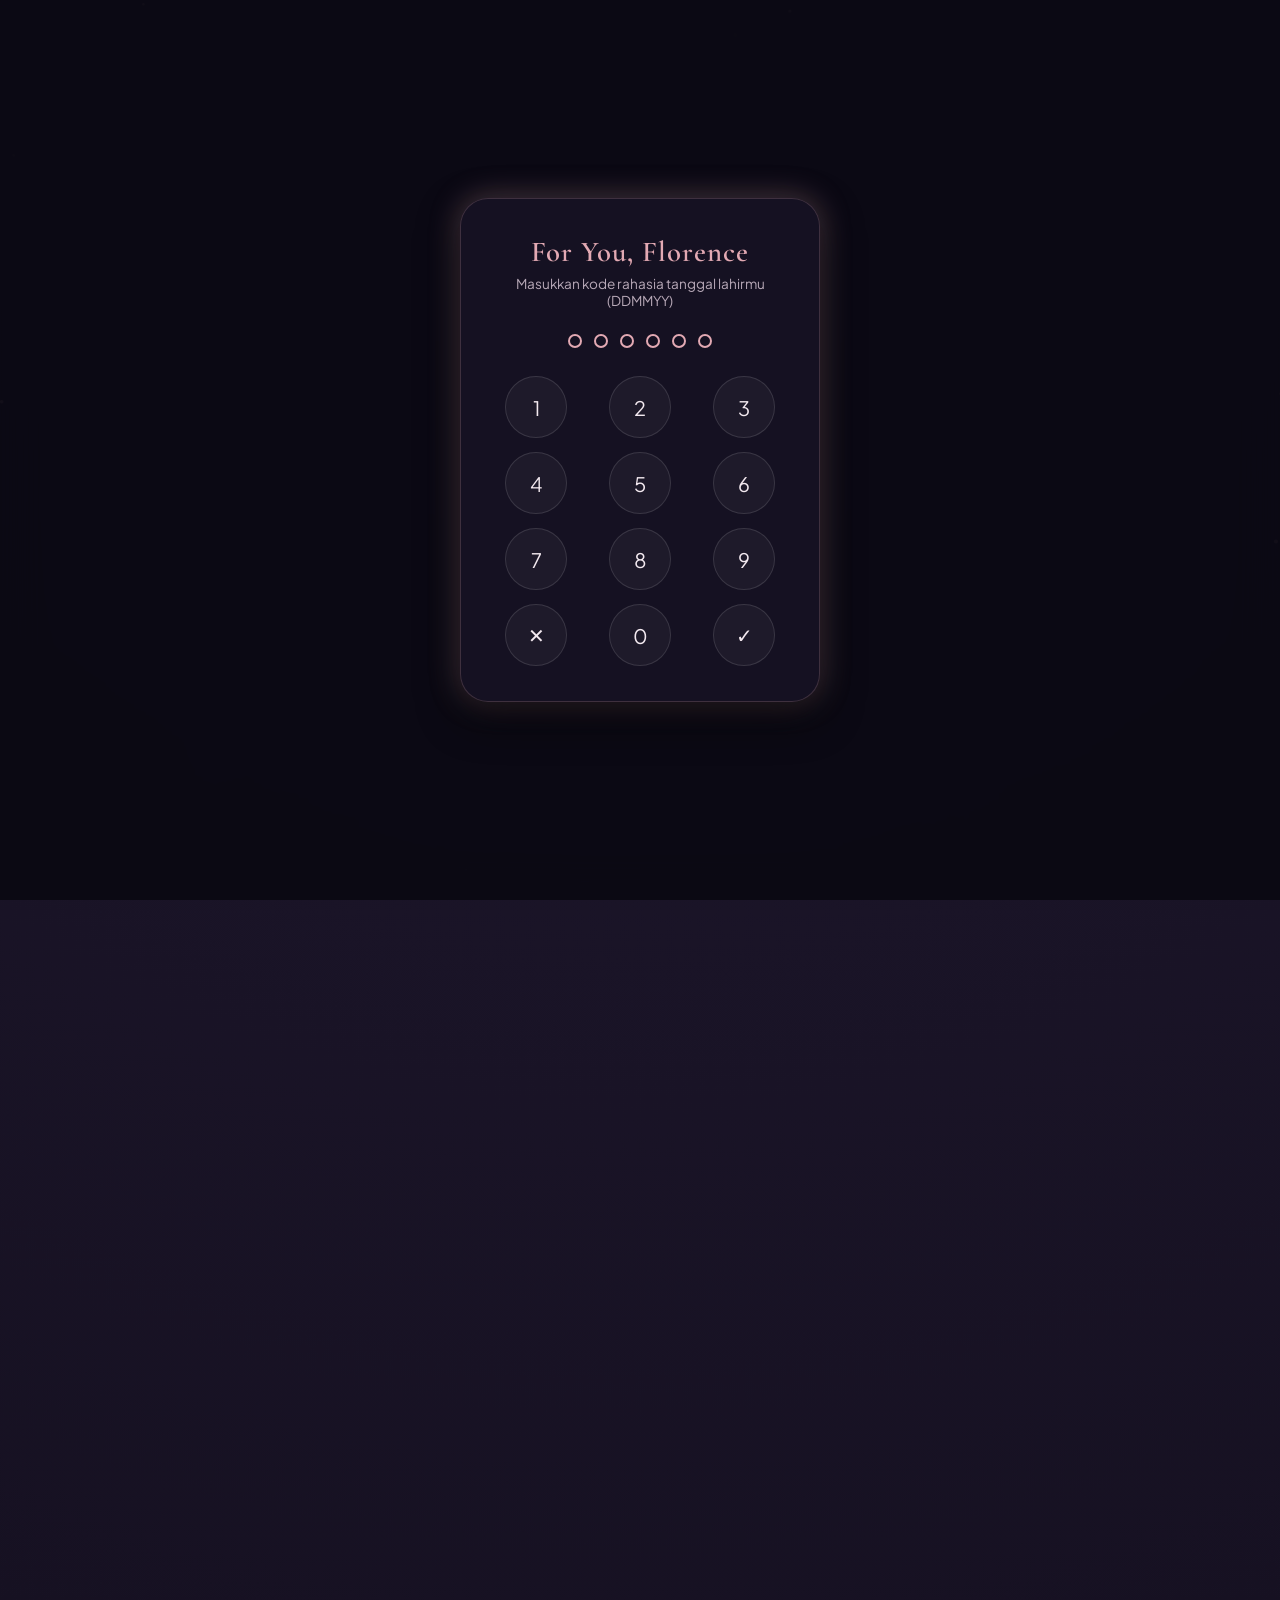
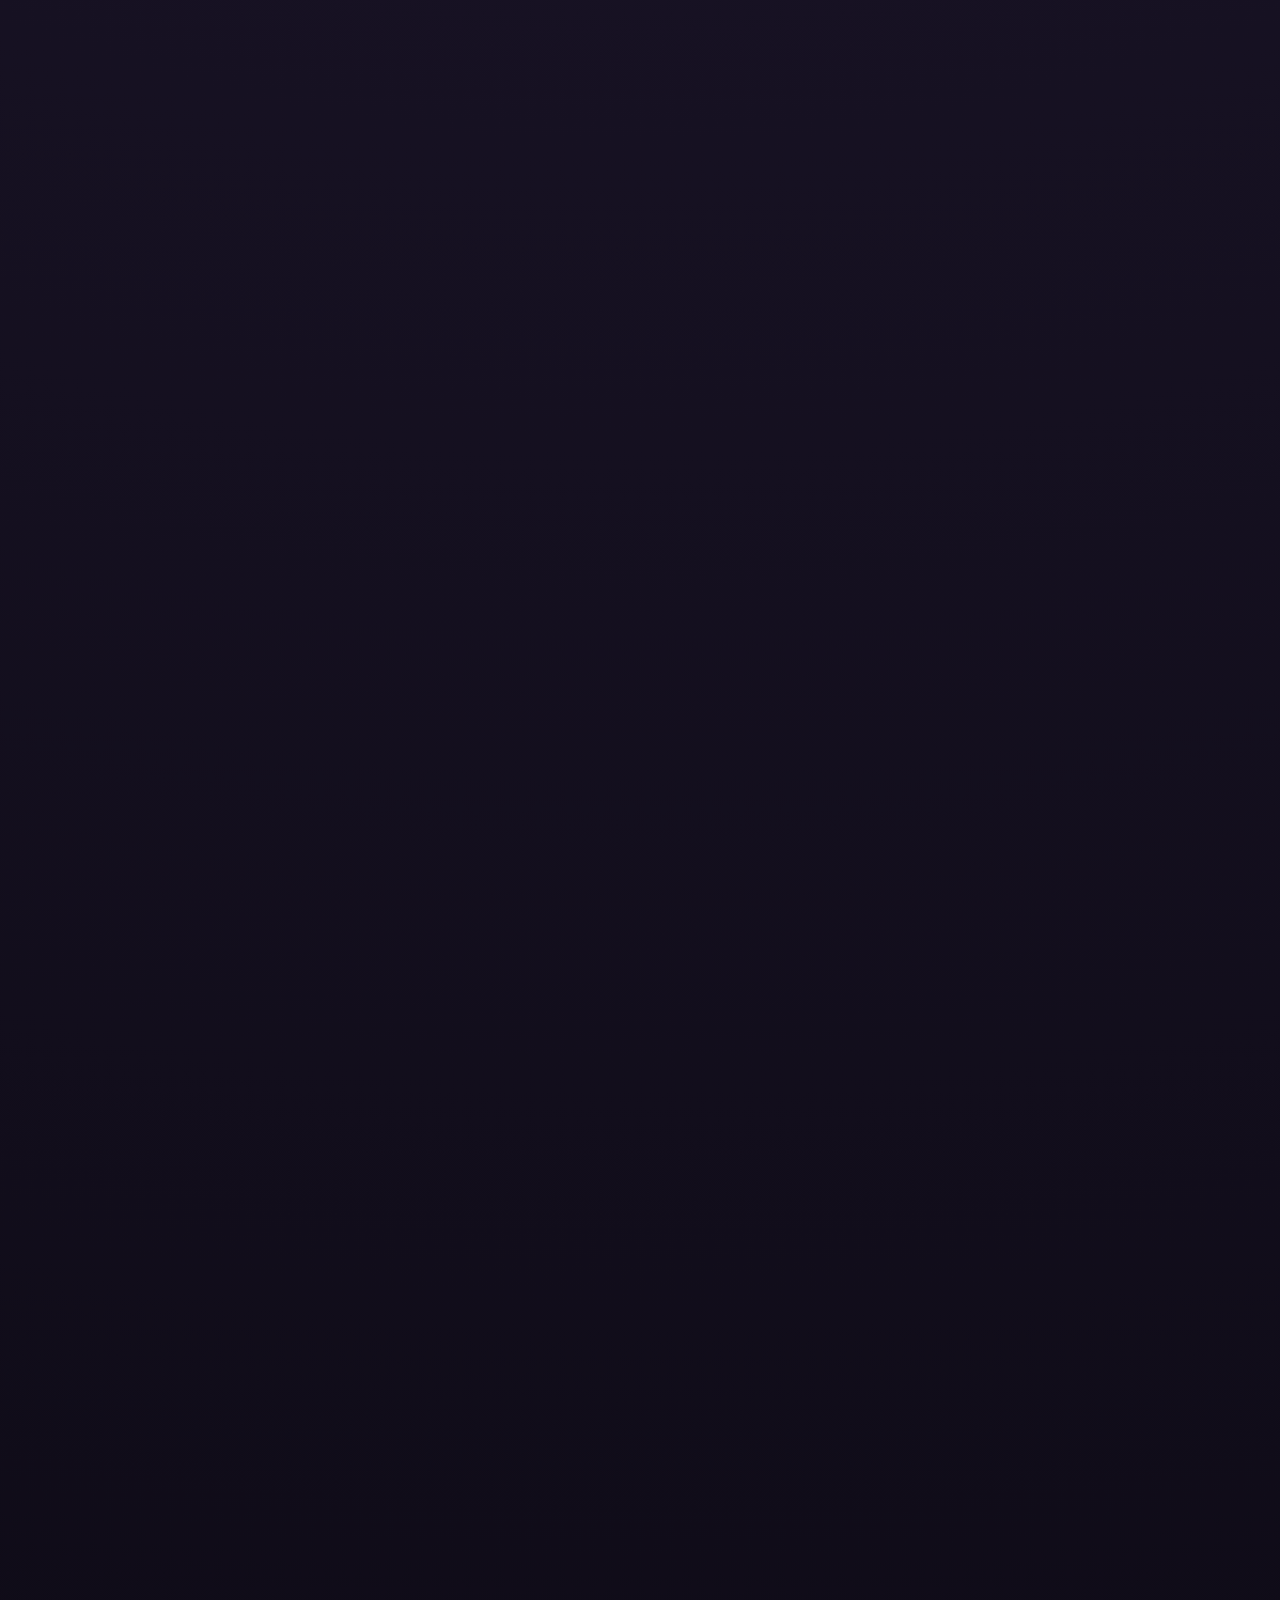
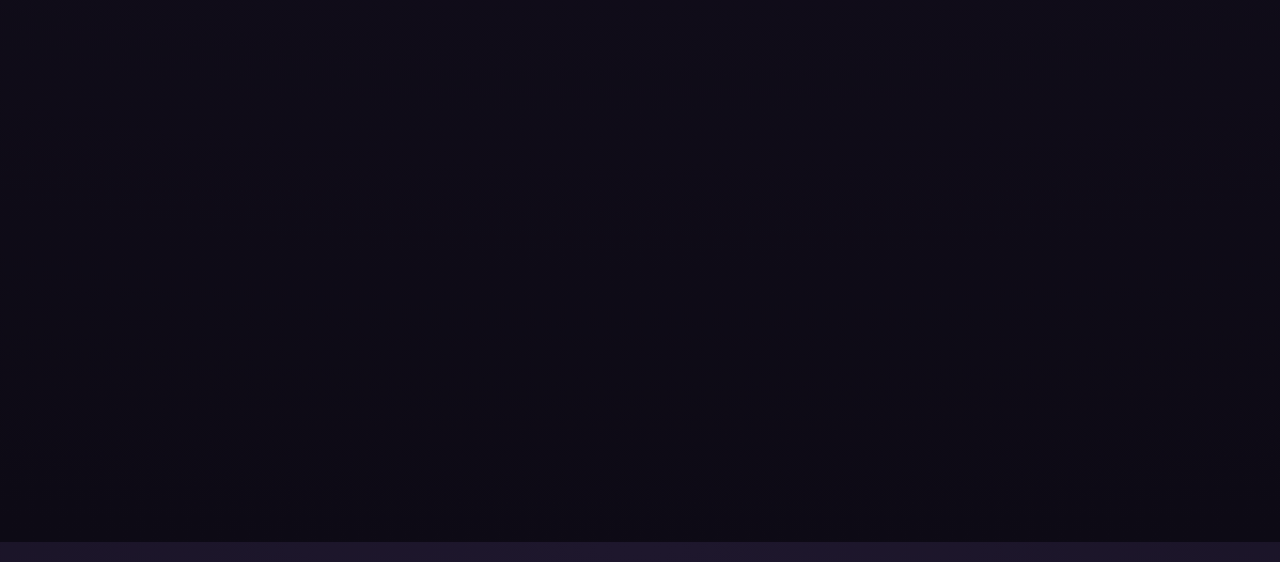
==== commit bb81fee8: "Update file index.html terbaru" ====
--- a/index.html
+++ b/index.html
@@ -990,9 +990,9 @@
 
         // Playlist
         const songs = [
-            { title: "Monokrom", artist: "Tulus", src: "https://www.soundhelix.com/examples/mp3/SoundHelix-Song-1.mp3" },
-            { title: "Super Powers", artist: "Daniel Caesar", src: "https://www.soundhelix.com/examples/mp3/SoundHelix-Song-2.mp3" },
-            { title: "Selamat Ulang Tahun", artist: "Jamrud", src: "https://www.soundhelix.com/examples/mp3/SoundHelix-Song-3.mp3" }
+            { title: "Monokrom", artist: "Tulus", src: "vs.mpeg" },
+            { title: "Super Powers", artist: "Daniel Caesar", src: "super.mp3" },
+            { title: "Selamat Ulang Tahun", artist: "Jamrud", src: "judul.mp3" }
         ];
         let currentSongIndex = 0;
         const audioPlayer = document.getElementById('audio-player');
